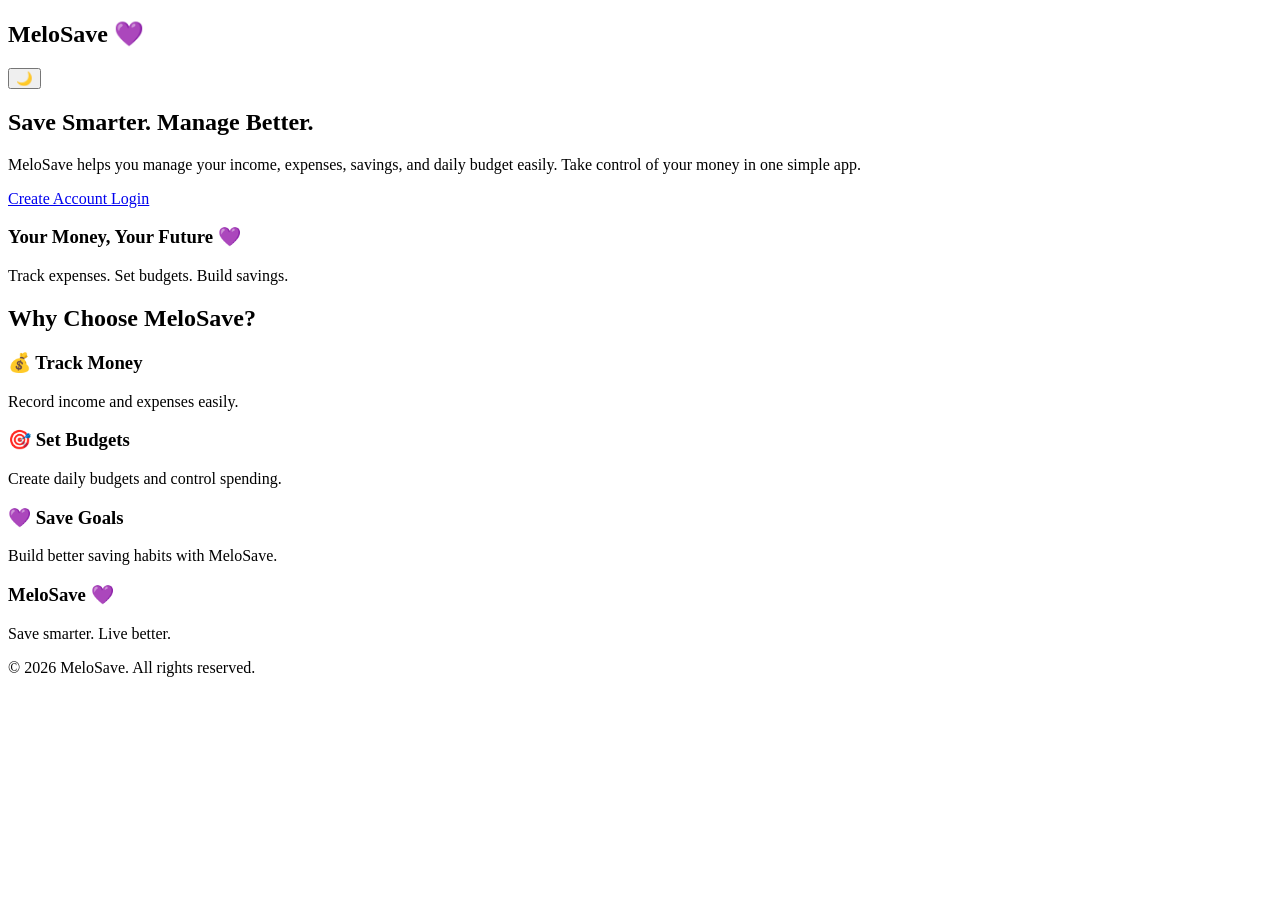
==== index.html @ 0a2056ea "Add initial index.html structure and content" ====
<!DOCTYPE html>
<html lang="en">

<head>
    <meta charset="UTF-8">
    <meta name="viewport" content="width=device-width, initial-scale=1.0">

    <title>MeloSave | Save Smarter</title>

    <link rel="stylesheet" href="style.css">

</head>


<body>


<!-- NAVBAR -->

<header>

    <nav class="navbar">

        <h2 class="logo">
            MeloSave 💜
        </h2>


        <div class="nav-buttons">

            <button id="themeToggle">
                🌙
            </button>

        </div>

    </nav>

</header>




<!-- HERO SECTION -->

<section class="hero">


    <div class="hero-content">

        <h1>
            Save Smarter.
            <span>Manage Better.</span>
        </h1>


        <p>
            MeloSave helps you manage your income,
            expenses, savings, and daily budget easily.
            Take control of your money in one simple app.
        </p>


        <div class="hero-buttons">

            <a href="signup.html" class="btn">
                Create Account
            </a>


            <a href="login.html" class="btn secondary">
                Login
            </a>

        </div>


    </div>




    <div class="hero-card">


        <div class="money-card">

            <h3>
                Your Money,
                Your Future 💜
            </h3>


            <p>
                Track expenses.
                Set budgets.
                Build savings.
            </p>


        </div>


    </div>


</section>






<!-- FEATURES SECTION -->


<section class="features">


    <h2>
        Why Choose MeloSave?
    </h2>



    <div class="feature-container">


        <div class="feature-card">

            <h3>
                💰 Track Money
            </h3>

            <p>
                Record income and expenses
                easily.
            </p>

        </div>




        <div class="feature-card">

            <h3>
                🎯 Set Budgets
            </h3>

            <p>
                Create daily budgets and
                control spending.
            </p>

        </div>





        <div class="feature-card">

            <h3>
                💜 Save Goals
            </h3>

            <p>
                Build better saving habits
                with MeloSave.
            </p>

        </div>


    </div>


</section>







<!-- FOOTER -->


<footer>


    <h3>
        MeloSave 💜
    </h3>


    <p>
        Save smarter. Live better.
    </p>


    <p>
        © 2026 MeloSave. All rights reserved.
    </p>


</footer>





<script src="script.js"></script>

</body>

</html>
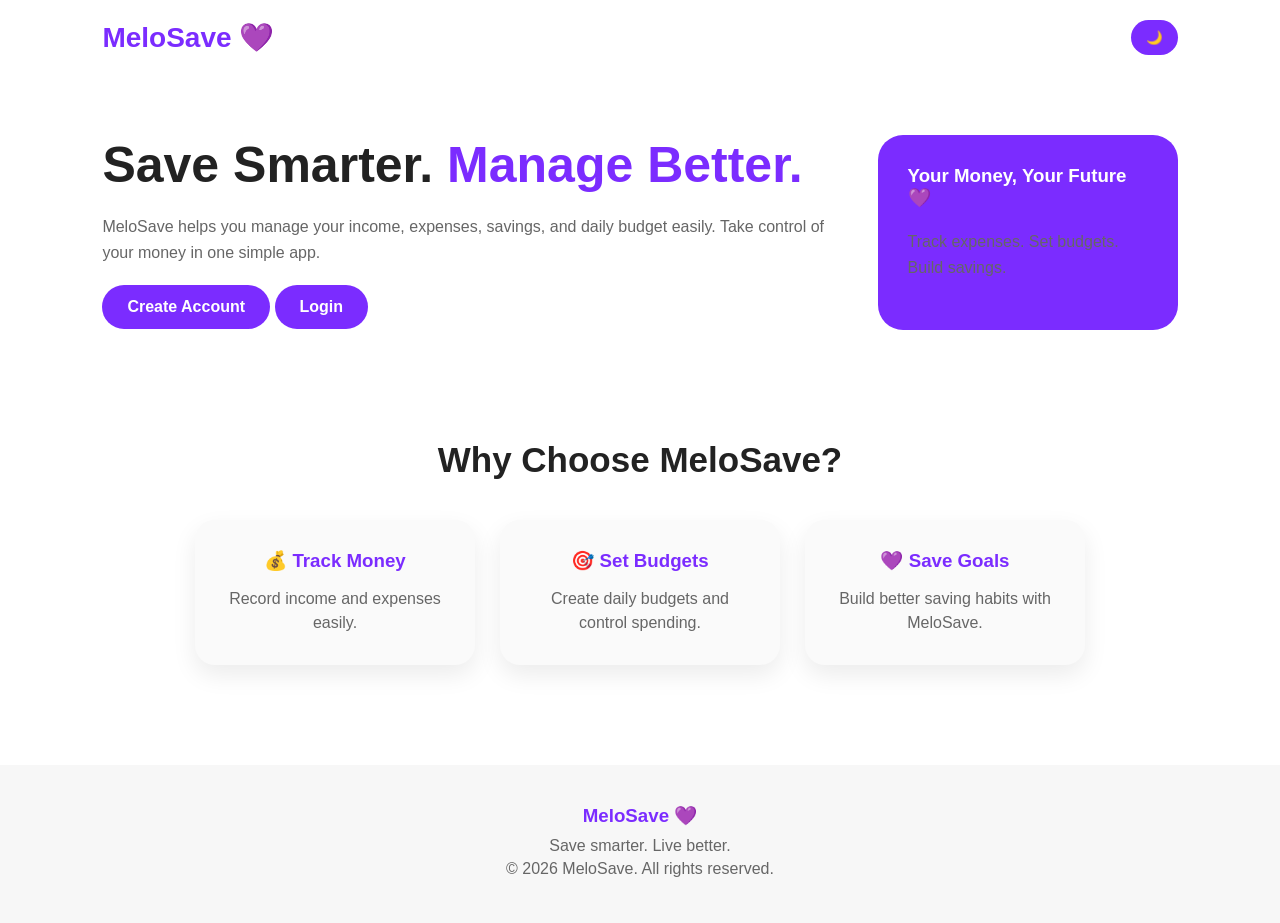
==== commit c08a20ca: "Update index.html" ====
--- a/index.html
+++ b/index.html
@@ -8,6 +8,9 @@
     <title>MeloSave | Save Smarter</title>
 
     <link rel="stylesheet" href="style.css">
+    <link rel="manifest" href="manifest.json">
+<meta name="theme-color" content="#6C3EF4">
+    
 
 </head>
 
--- a/style.css
+++ b/style.css
@@ -0,0 +1,1109 @@
+/* =====================================
+   MELOSAVE V2 COMPLETE STYLE
+===================================== */
+
+
+*{
+    margin:0;
+    padding:0;
+    box-sizing:border-box;
+    font-family:"Poppins", Arial, sans-serif;
+}
+
+
+body{
+
+    background:#ffffff;
+    color:#222;
+
+    transition:0.3s;
+
+}
+
+
+a{
+    text-decoration:none;
+}
+
+
+
+/* =====================================
+   NAVBAR
+===================================== */
+
+
+header{
+
+    padding:20px 8%;
+
+}
+
+
+.navbar{
+
+    display:flex;
+    justify-content:space-between;
+    align-items:center;
+
+}
+
+
+.logo{
+
+    color:#7b2cff;
+    font-size:28px;
+    font-weight:800;
+
+}
+
+
+button{
+
+    cursor:pointer;
+    border:none;
+
+}
+
+
+#themeToggle,
+#logoutBtn{
+
+    padding:10px 15px;
+    border-radius:20px;
+    background:#7b2cff;
+    color:white;
+    margin-left:10px;
+
+}
+
+
+
+
+
+
+
+/* =====================================
+   BUTTONS
+===================================== */
+
+
+.btn{
+
+    display:inline-block;
+    background:#7b2cff;
+    color:white;
+
+    padding:13px 25px;
+
+    border-radius:30px;
+
+    font-weight:bold;
+
+    border:none;
+
+    cursor:pointer;
+
+    transition:0.3s;
+
+}
+
+
+.btn:hover{
+
+    transform:translateY(-3px);
+
+}
+
+
+
+
+
+
+
+/* =====================================
+   LANDING PAGE
+===================================== */
+
+
+.hero{
+
+    padding:60px 8%;
+
+    display:flex;
+
+    justify-content:space-between;
+
+    align-items:center;
+
+    gap:40px;
+
+}
+
+
+.hero h1{
+
+    font-size:50px;
+
+}
+
+
+.hero h1 span{
+
+    color:#7b2cff;
+
+}
+
+
+.hero p{
+
+    margin:20px 0;
+
+    color:#666;
+
+    line-height:1.6;
+
+}
+
+
+.money-card{
+
+    background:#7b2cff;
+
+    color:white;
+
+    padding:30px;
+
+    border-radius:25px;
+
+    width:300px;
+
+}
+
+
+
+
+/* =====================================
+   FEATURES
+===================================== */
+
+
+.features{
+
+    padding:50px 8%;
+
+    text-align:center;
+
+}
+
+
+.feature-container{
+
+    display:flex;
+
+    justify-content:center;
+
+    gap:20px;
+
+    flex-wrap:wrap;
+
+}
+
+
+.feature-card{
+
+    background:#fafafa;
+
+    padding:25px;
+
+    width:280px;
+
+    border-radius:20px;
+
+}
+
+
+
+
+
+/* =====================================
+   FORMS
+===================================== */
+
+
+.form-section{
+
+    min-height:80vh;
+
+    display:flex;
+
+    justify-content:center;
+
+    align-items:center;
+
+    padding:30px;
+
+}
+
+
+.form-card{
+
+    width:100%;
+
+    max-width:420px;
+
+    background:white;
+
+    padding:35px;
+
+    border-radius:25px;
+
+    box-shadow:0 15px 35px rgba(0,0,0,0.1);
+
+    text-align:center;
+
+}
+
+
+.form-card h1{
+
+    color:#7b2cff;
+
+    margin-bottom:15px;
+
+}
+
+
+
+.form-card input,
+.form-card select{
+
+    width:100%;
+
+    padding:15px;
+
+    margin:10px 0;
+
+    border-radius:15px;
+
+    border:1px solid #ddd;
+
+    outline:none;
+
+}
+
+
+
+.switch-text{
+
+    margin-top:20px;
+
+}
+
+
+
+.switch-text a{
+
+    color:#7b2cff;
+
+    font-weight:bold;
+
+}
+
+
+
+
+
+
+
+/* =====================================
+   DASHBOARD
+===================================== */
+
+
+.dashboard{
+
+    padding:30px 8%;
+
+}
+
+
+.welcome-card,
+.balance-card,
+.money-box,
+.budget-card,
+.transaction-card{
+
+    background:white;
+
+    padding:25px;
+
+    border-radius:25px;
+
+    margin-bottom:25px;
+
+    box-shadow:0 10px 25px rgba(0,0,0,0.08);
+
+}
+
+
+
+.balance-card{
+
+    background:#7b2cff;
+
+    color:white;
+
+    text-align:center;
+
+}
+
+
+.money-grid{
+
+    display:grid;
+
+    grid-template-columns:repeat(3,1fr);
+
+    gap:20px;
+
+}
+
+
+
+.money-box h3{
+
+    color:#7b2cff;
+
+}
+
+
+
+.money-box input,
+.budget-card input{
+
+    padding:12px;
+
+    width:100%;
+
+    margin:10px 0;
+
+    border-radius:15px;
+
+    border:1px solid #ddd;
+
+}
+
+
+
+.transaction-card li{
+
+    list-style:none;
+
+    padding:10px;
+
+    border-bottom:1px solid #ddd;
+
+}
+
+
+.profile-btn{
+
+    display:inline-block;
+
+    margin-top:20px;
+
+}
+
+
+
+
+
+
+
+/* =====================================
+   PROFILE
+===================================== */
+
+
+.profile-section{
+
+    display:flex;
+
+    justify-content:center;
+
+    padding:40px 20px;
+
+}
+
+
+
+.profile-card{
+
+    text-align:center;
+
+    background:white;
+
+    padding:40px;
+
+    border-radius:30px;
+
+    width:100%;
+
+    max-width:450px;
+
+    box-shadow:0 15px 35px rgba(0,0,0,0.1);
+
+}
+
+
+
+.avatar{
+
+    width:120px;
+
+    height:120px;
+
+    border-radius:50%;
+
+    display:flex;
+
+    align-items:center;
+
+    justify-content:center;
+
+    margin:auto;
+
+    font-size:50px;
+
+    background:#7b2cff;
+
+    color:white;
+
+}
+
+
+
+.avatar.male{
+
+    background:#2196f3;
+
+}
+
+
+
+.avatar.female{
+
+    background:#7b2cff;
+
+}
+
+
+
+.profile-summary{
+
+    display:flex;
+
+    justify-content:space-around;
+
+    margin:30px 0;
+
+}
+
+
+
+
+
+
+
+/* =====================================
+   FOOTER
+===================================== */
+
+
+footer{
+
+    text-align:center;
+
+    padding:40px 20px;
+
+    background:#f7f7f7;
+
+    margin-top:50px;
+
+}
+
+
+footer h3{
+
+    color:#7b2cff;
+
+}
+
+
+
+
+
+
+/* =====================================
+   DARK MODE
+===================================== */
+
+
+body.dark-mode{
+
+    background:#121212;
+
+    color:white;
+
+}
+
+
+body.dark-mode .form-card,
+body.dark-mode .welcome-card,
+body.dark-mode .money-box,
+body.dark-mode .budget-card,
+body.dark-mode .transaction-card,
+body.dark-mode .profile-card,
+body.dark-mode .feature-card{
+
+    background:#1e1e1e;
+
+}
+
+
+
+body.dark-mode footer{
+
+    background:#181818;
+
+}
+
+
+
+
+
+
+
+/* =====================================
+   MOBILE
+===================================== */
+
+
+@media(max-width:768px){
+
+
+.hero{
+
+    flex-direction:column;
+
+    text-align:center;
+
+}
+
+
+.money-grid{
+
+    grid-template-columns:1fr;
+
+}
+
+
+
+.profile-summary{
+
+    flex-direction:column;
+
+    gap:20px;
+
+}
+
+
+}
+
+.features h2 {
+
+    font-size: 35px;
+
+    margin-bottom: 40px;
+
+}
+
+
+
+.feature-container {
+
+    display: flex;
+
+    justify-content: center;
+
+    gap: 25px;
+
+    flex-wrap: wrap;
+
+}
+
+
+
+
+.feature-card {
+
+    width: 280px;
+
+    padding: 30px;
+
+    background: #fafafa;
+
+    border-radius: 20px;
+
+    box-shadow: 0 10px 25px rgba(0,0,0,0.08);
+
+}
+
+
+
+.feature-card h3 {
+
+    color: #7b2cff;
+
+    margin-bottom: 15px;
+
+}
+
+
+
+.feature-card p {
+
+    color: #666;
+
+    line-height: 1.5;
+
+}
+
+
+
+
+
+/* =====================================
+   FOOTER
+===================================== */
+
+
+footer {
+
+    text-align: center;
+
+    padding: 40px 20px;
+
+    margin-top: 50px;
+
+    background: #f7f7f7;
+
+}
+
+
+
+footer h3 {
+
+    color: #7b2cff;
+
+    margin-bottom: 10px;
+
+}
+
+
+
+footer p {
+
+    color: #666;
+
+    margin: 5px;
+
+}
+
+
+
+
+
+
+/* =====================================
+   DARK MODE
+===================================== */
+
+
+body.dark-mode {
+
+    background: #121212;
+
+    color: white;
+
+}
+
+
+
+body.dark-mode p {
+
+    color: #cccccc;
+
+}
+
+
+
+body.dark-mode .feature-card {
+
+    background: #1e1e1e;
+
+}
+
+
+
+body.dark-mode footer {
+
+    background: #1a1a1a;
+
+}
+
+
+
+
+
+
+
+/* =====================================
+   MOBILE DESIGN
+===================================== */
+
+
+@media(max-width:768px){
+
+
+.hero {
+
+    flex-direction: column;
+
+    text-align: center;
+
+}
+
+
+
+.hero h1 {
+
+    font-size: 40px;
+
+}
+
+
+
+.hero-buttons {
+
+    justify-content: center;
+
+}
+
+
+
+.feature-container {
+
+    flex-direction: column;
+
+    align-items: center;
+
+}
+
+
+}
+/* =====================================
+   MELOSAVE PRO POLISH PART 1
+   PREMIUM UI UPGRADES
+===================================== */
+
+
+/* PREMIUM BALANCE CARD */
+
+.balance-card {
+
+    background: linear-gradient(
+        135deg,
+        #7b2cff,
+        #b56cff
+    );
+
+    color: white;
+
+    padding: 35px;
+
+    border-radius: 30px;
+
+    box-shadow:
+    0 20px 40px rgba(123,44,255,0.25);
+
+    text-align: left;
+
+}
+
+
+.balance-card p {
+
+    opacity: 0.8;
+
+    font-size: 16px;
+
+}
+
+
+.balance-card h2 {
+
+    font-size: 42px;
+
+    margin-top: 15px;
+
+}
+
+
+
+
+
+
+/* MONEY CARDS UPGRADE */
+
+
+.money-box {
+
+    border-radius: 25px;
+
+    transition: 0.3s;
+
+}
+
+
+.money-box:hover {
+
+    transform: translateY(-5px);
+
+    box-shadow:
+    0 15px 30px rgba(0,0,0,0.12);
+
+}
+
+
+.money-box h2 {
+
+    font-size: 28px;
+
+    margin: 15px 0;
+
+}
+
+
+
+
+
+
+/* INPUT UPGRADE */
+
+
+input,
+select {
+
+    background: transparent;
+
+    transition: 0.3s;
+
+}
+
+
+
+input:focus,
+select:focus {
+
+    border-color: #7b2cff;
+
+    box-shadow:
+    0 0 10px rgba(123,44,255,0.2);
+
+}
+
+
+
+
+
+
+
+/* BUTTON ANIMATION */
+
+
+.btn,
+button {
+
+    transition: 0.3s;
+
+}
+
+
+.btn:active,
+button:active {
+
+    transform: scale(0.95);
+
+}
+
+
+
+
+
+
+/* PREMIUM WELCOME CARD */
+
+
+.welcome-card {
+
+    background:
+    linear-gradient(
+        135deg,
+        #ffffff,
+        #f5edff
+    );
+
+    border-radius: 30px;
+
+}
+
+
+
+
+
+
+/* NOTIFICATION POPUPS */
+
+
+.message {
+
+    position: fixed;
+
+    top: 25px;
+
+    right: 25px;
+
+    padding: 15px 25px;
+
+    border-radius: 20px;
+
+    color: white;
+
+    font-weight: 600;
+
+    z-index: 9999;
+
+    animation: slideIn 0.4s ease;
+
+    box-shadow:
+    0 10px 25px rgba(0,0,0,0.2);
+
+}
+
+
+
+.message.success {
+
+    background: #7b2cff;
+
+}
+
+
+
+.message.error {
+
+    background: #e53935;
+
+}
+
+
+
+.message.warning {
+
+    background: #ff9800;
+
+}
+
+
+
+@keyframes slideIn {
+
+    from {
+
+        transform: translateX(100px);
+
+        opacity:0;
+
+    }
+
+
+    to {
+
+        transform: translateX(0);
+
+        opacity:1;
+
+    }
+
+}
+
+
+
+
+
+
+/* DARK MODE PREMIUM */
+
+
+body.dark-mode .welcome-card {
+
+    background:
+    linear-gradient(
+        135deg,
+        #1e1e1e,
+        #292929
+    );
+
+}
+
+
+
+body.dark-mode input,
+body.dark-mode select {
+
+    color:white;
+
+    border-color:#444;
+
+}
+
+
+
+
+
+/* MOBILE IMPROVEMENT */
+
+
+@media(max-width:768px){
+
+
+.balance-card h2 {
+
+    font-size:35px;
+
+}
+
+
+.message {
+
+    left:20px;
+
+    right:20px;
+
+    text-align:center;
+
+}
+
+
+   }
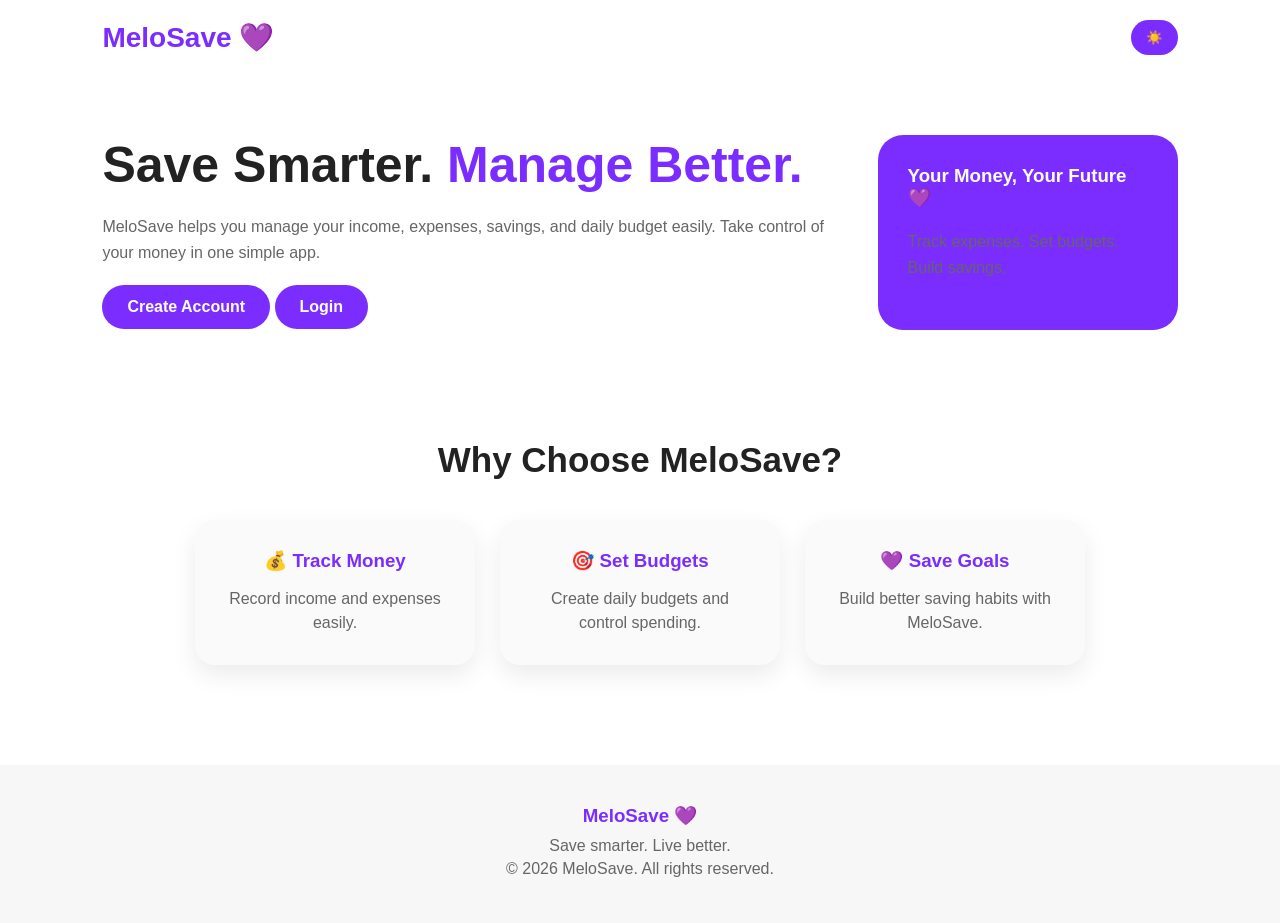
==== commit 0b1feeb1: "Update index.html" ====
--- a/index.html
+++ b/index.html
@@ -8,8 +8,10 @@
     <title>MeloSave | Save Smarter</title>
 
     <link rel="stylesheet" href="style.css">
-    <link rel="manifest" href="manifest.json">
+    <link rel="manifest" href="/MELOSAV/manifest.json">
 <meta name="theme-color" content="#6C3EF4">
+    <link rel="apple-touch-icon" href="icon-192.png">
+<link rel="icon" type="image/png" href="icon-192.png">
     
 
 </head>
@@ -215,6 +217,18 @@
 
 
 <script src="script.js"></script>
+    <script>
+  if ("serviceWorker" in navigator) {
+    window.addEventListener("load", function() {
+      navigator.serviceWorker
+        .register("/MELOSAV/sw.js")
+        .then(res => console.log("Service worker registered!"))
+        .catch(err => console.log("Service worker not registered", err));
+    });
+  }
+    </script>
+    
+    
 
 </body>
 
